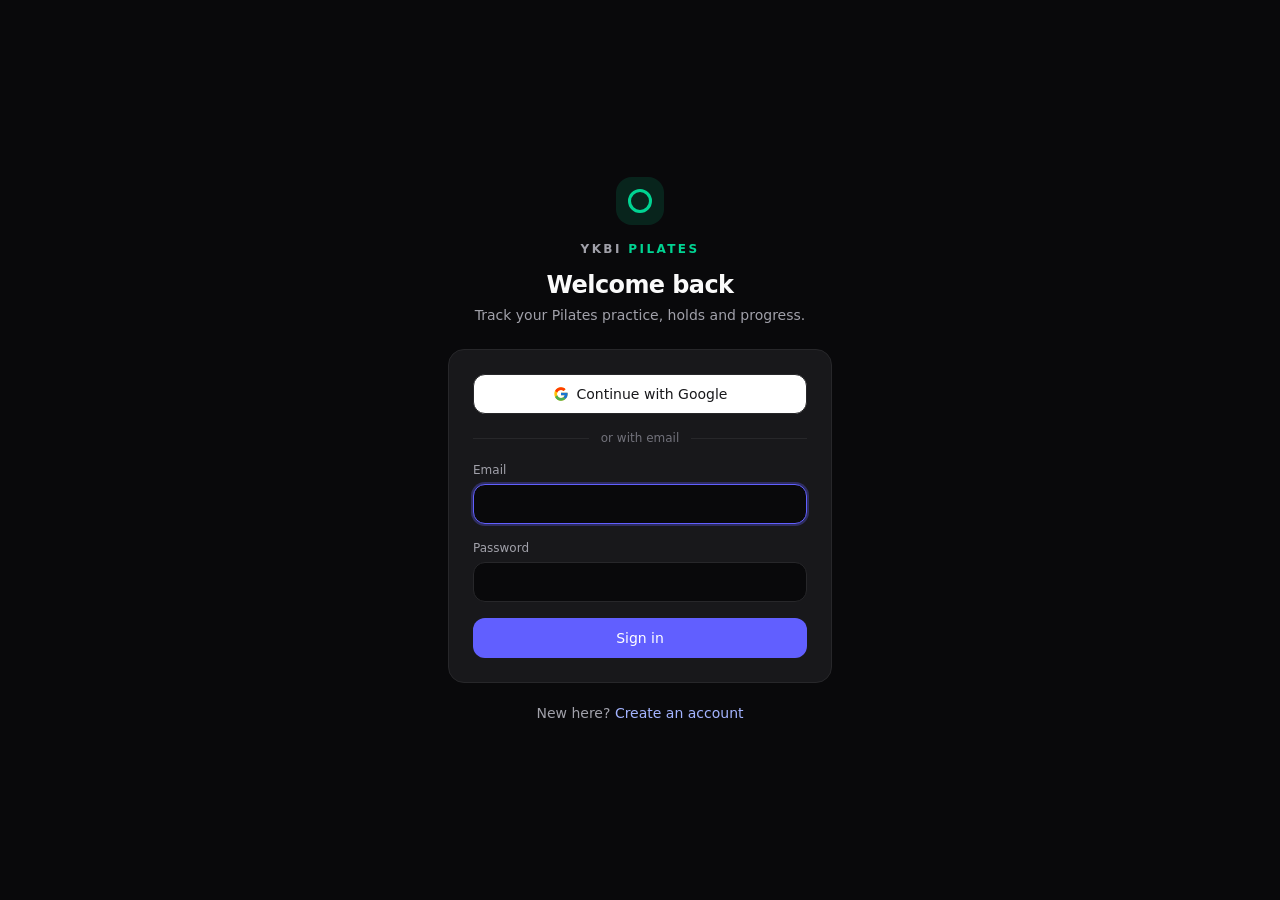
==== index.html @ a62f7a67 "Deploy YKBI Pilates Co-Authored-By: Claude Opus 5.5 <noreply@anthropic.com>" ====
<!doctype html>
<html lang="en" class="dark">
  <head>
    <meta charset="UTF-8" />
    <link rel="icon" type="image/svg+xml" href="./favicon.svg" />
    <meta name="viewport" content="width=device-width, initial-scale=1.0, viewport-fit=cover" />
    <meta name="theme-color" content="#09090B" />
    <title>YKBI Pilates</title>
    <script type="module" crossorigin src="./assets/index-FbNvk6dp.js"></script>
    <link rel="stylesheet" crossorigin href="./assets/index-gnlevZwh.css">
  </head>
  <body>
    <div id="root"></div>
  </body>
</html>
---- assets/index-gnlevZwh.css ----
/*! tailwindcss v4.3.5 | MIT License | https://tailwindcss.com */
@layer properties{@supports (((-webkit-hyphens:none)) and (not (margin-trim:block))) or ((-moz-orient:inline) and (not (color:rgb(from red r g b)))){*,:before,:after,::backdrop{--tw-translate-x:0;--tw-translate-y:0;--tw-translate-z:0;--tw-space-y-reverse:0;--tw-divide-y-reverse:0;--tw-border-style:solid;--tw-leading:initial;--tw-font-weight:initial;--tw-tracking:initial;--tw-ordinal:initial;--tw-slashed-zero:initial;--tw-numeric-figure:initial;--tw-numeric-spacing:initial;--tw-numeric-fraction:initial;--tw-shadow:0 0 #0000;--tw-shadow-color:initial;--tw-shadow-alpha:100%;--tw-inset-shadow:0 0 #0000;--tw-inset-shadow-color:initial;--tw-inset-shadow-alpha:100%;--tw-ring-color:initial;--tw-ring-shadow:0 0 #0000;--tw-inset-ring-color:initial;--tw-inset-ring-shadow:0 0 #0000;--tw-ring-inset:initial;--tw-ring-offset-width:0px;--tw-ring-offset-color:#fff;--tw-ring-offset-shadow:0 0 #0000;--tw-blur:initial;--tw-brightness:initial;--tw-contrast:initial;--tw-grayscale:initial;--tw-hue-rotate:initial;--tw-invert:initial;--tw-opacity:initial;--tw-saturate:initial;--tw-sepia:initial;--tw-drop-shadow:initial;--tw-drop-shadow-color:initial;--tw-drop-shadow-alpha:100%;--tw-drop-shadow-size:initial;--tw-backdrop-blur:initial;--tw-backdrop-brightness:initial;--tw-backdrop-contrast:initial;--tw-backdrop-grayscale:initial;--tw-backdrop-hue-rotate:initial;--tw-backdrop-invert:initial;--tw-backdrop-opacity:initial;--tw-backdrop-saturate:initial;--tw-backdrop-sepia:initial;--tw-outline-style:solid}}}@layer theme{:root,:host{--font-sans:"Inter", ui-sans-serif, system-ui, -apple-system, "Segoe UI", Roboto, sans-serif;--font-mono:ui-monospace, SFMono-Regular, Menlo, Monaco, Consolas, "Liberation Mono", "Courier New", monospace;--color-red-300:oklch(80.8% .114 19.571);--color-red-400:oklch(70.4% .191 22.216);--color-red-500:oklch(63.7% .237 25.331);--color-red-800:oklch(44.4% .177 26.899);--color-red-900:oklch(39.6% .141 25.723);--color-red-950:oklch(25.8% .092 26.042);--color-emerald-300:oklch(84.5% .143 164.978);--color-emerald-400:oklch(76.5% .177 163.223);--color-emerald-500:oklch(69.6% .17 162.48);--color-emerald-600:oklch(59.6% .145 163.225);--color-emerald-700:oklch(50.8% .118 165.612);--color-indigo-100:oklch(93% .034 272.788);--color-indigo-200:oklch(87% .065 274.039);--color-indigo-300:oklch(78.5% .115 274.713);--color-indigo-400:oklch(67.3% .182 276.935);--color-indigo-500:oklch(58.5% .233 277.117);--color-indigo-900:oklch(35.9% .144 278.697);--color-indigo-950:oklch(25.7% .09 281.288);--color-violet-300:oklch(81.1% .111 293.571);--color-zinc-100:oklch(96.7% .001 286.375);--color-zinc-200:oklch(92% .004 286.32);--color-zinc-300:oklch(87.1% .006 286.286);--color-zinc-500:oklch(55.2% .016 285.938);--color-zinc-600:oklch(44.2% .017 285.786);--color-zinc-700:oklch(37% .013 285.805);--color-zinc-800:oklch(27.4% .006 286.033);--color-zinc-900:oklch(21% .006 285.885);--color-zinc-950:oklch(14.1% .005 285.823);--color-black:#000;--color-white:#fff;--spacing:.25rem;--container-sm:24rem;--container-md:28rem;--container-3xl:48rem;--container-6xl:72rem;--text-xs:.75rem;--text-xs--line-height:calc(1 / .75);--text-sm:.875rem;--text-sm--line-height:calc(1.25 / .875);--text-lg:1.125rem;--text-lg--line-height:calc(1.75 / 1.125);--text-xl:1.25rem;--text-xl--line-height:calc(1.75 / 1.25);--text-2xl:1.5rem;--text-2xl--line-height:calc(2 / 1.5);--text-3xl:1.875rem;--text-3xl--line-height:calc(2.25 / 1.875);--font-weight-normal:400;--font-weight-medium:500;--font-weight-semibold:600;--tracking-tight:-.025em;--tracking-wide:.025em;--leading-tight:1.25;--radius-md:.375rem;--radius-lg:.5rem;--radius-xl:.75rem;--radius-2xl:1rem;--animate-spin:spin 1s linear infinite;--blur-sm:8px;--default-transition-duration:.15s;--default-transition-timing-function:cubic-bezier(.4, 0, .2, 1);--default-font-family:var(--font-sans);--default-mono-font-family:var(--font-mono);--color-base:#09090b;--color-surface:#18181b;--color-surface-2:#1f1f23;--color-line:#27272a;--color-muted:#a1a1aa;--color-faint:#71717a}}@layer base{*,:after,:before,::backdrop{box-sizing:border-box;border:0 solid;margin:0;padding:0}::file-selector-button{box-sizing:border-box;border:0 solid;margin:0;padding:0}html,:host{-webkit-text-size-adjust:100%;tab-size:4;line-height:1.5;font-family:var(--default-font-family,-apple-system, BlinkMacSystemFont, "Segoe UI", Roboto, "Helvetica Neue", "Noto Sans", Arial, sans-serif, "Apple Color Emoji", "Segoe UI Emoji", "Segoe UI Symbol", "Noto Color Emoji");font-feature-settings:var(--default-font-feature-settings,normal);font-variation-settings:var(--default-font-variation-settings,normal);-webkit-tap-highlight-color:transparent}hr{height:0;color:inherit;border-top-width:1px}abbr:where([title]){-webkit-text-decoration:underline dotted;text-decoration:underline dotted}h1,h2,h3,h4,h5,h6{font-size:inherit;font-weight:inherit}a{color:inherit;-webkit-text-decoration:inherit;-webkit-text-decoration:inherit;-webkit-text-decoration:inherit;-webkit-text-decoration:inherit;text-decoration:inherit}b,strong{font-weight:bolder}code,kbd,samp,pre{font-family:var(--default-mono-font-family,ui-monospace, SFMono-Regular, Menlo, Monaco, Consolas, "Liberation Mono", "Courier New", monospace);font-feature-settings:var(--default-mono-font-feature-settings,normal);font-variation-settings:var(--default-mono-font-variation-settings,normal);font-size:1em}small{font-size:80%}sub,sup{vertical-align:baseline;font-size:75%;line-height:0;position:relative}sub{bottom:-.25em}sup{top:-.5em}table{text-indent:0;border-color:inherit;border-collapse:collapse}:-moz-focusring:where(:not(iframe)){outline:auto}progress{vertical-align:baseline}summary{display:list-item}ol,ul,menu{list-style:none}img,svg,video,canvas,audio,iframe,embed,object{vertical-align:middle;display:block}img,video{max-width:100%;height:auto}button,input,select,optgroup,textarea{font:inherit;font-feature-settings:inherit;font-variation-settings:inherit;letter-spacing:inherit;color:inherit;opacity:1;background-color:#0000;border-radius:0}::file-selector-button{font:inherit;font-feature-settings:inherit;font-variation-settings:inherit;letter-spacing:inherit;color:inherit;opacity:1;background-color:#0000;border-radius:0}:where(select:is([multiple],[size])) optgroup{font-weight:bolder}:where(select:is([multiple],[size])) optgroup option{padding-inline-start:20px}::file-selector-button{margin-inline-end:4px}::placeholder{opacity:1}@supports (not ((-webkit-appearance:-apple-pay-button))) or (contain-intrinsic-size:1px){::placeholder{color:currentColor}@supports (color:color-mix(in lab, red, red)){::placeholder{color:color-mix(in oklab, currentcolor 50%, transparent)}}}textarea{resize:vertical}::-webkit-search-decoration{-webkit-appearance:none}::-webkit-date-and-time-value{min-height:1lh;text-align:inherit}::-webkit-datetime-edit{display:inline-flex}::-webkit-datetime-edit-fields-wrapper{padding:0}::-webkit-datetime-edit{padding-block:0}::-webkit-datetime-edit-year-field{padding-block:0}::-webkit-datetime-edit-month-field{padding-block:0}::-webkit-datetime-edit-day-field{padding-block:0}::-webkit-datetime-edit-hour-field{padding-block:0}::-webkit-datetime-edit-minute-field{padding-block:0}::-webkit-datetime-edit-second-field{padding-block:0}::-webkit-datetime-edit-millisecond-field{padding-block:0}::-webkit-datetime-edit-meridiem-field{padding-block:0}::-webkit-calendar-picker-indicator{line-height:1}:-moz-ui-invalid{box-shadow:none}button,input:where([type=button],[type=reset],[type=submit]){appearance:button}::file-selector-button{appearance:button}::-webkit-inner-spin-button{height:auto}::-webkit-outer-spin-button{height:auto}[hidden]:where(:not([hidden=until-found])){display:none!important}}@layer components;@layer utilities{.pointer-events-auto{pointer-events:auto}.pointer-events-none{pointer-events:none}.sr-only{clip-path:inset(50%);white-space:nowrap;border-width:0;width:1px;height:1px;margin:-1px;padding:0;position:absolute;overflow:hidden}.absolute{position:absolute}.fixed{position:fixed}.relative{position:relative}.static{position:static}.sticky{position:sticky}.inset-0{inset:0}.inset-x-0{inset-inline:0}.top-0{top:0}.top-1\/2{top:50%}.top-3{top:calc(var(--spacing) * 3)}.right-1\.5{right:calc(var(--spacing) * 1.5)}.right-3{right:calc(var(--spacing) * 3)}.right-4{right:calc(var(--spacing) * 4)}.bottom-0{bottom:0}.bottom-20{bottom:calc(var(--spacing) * 20)}.bottom-\[9\.5rem\]{bottom:9.5rem}.left-3{left:calc(var(--spacing) * 3)}.z-20{z-index:20}.z-30{z-index:30}.z-40{z-index:40}.z-50{z-index:50}.z-\[60\]{z-index:60}.col-span-1{grid-column:span 1/span 1}.col-span-2{grid-column:span 2/span 2}.col-span-3{grid-column:span 3/span 3}.-mx-2{margin-inline:calc(var(--spacing) * -2)}.-mx-4{margin-inline:calc(var(--spacing) * -4)}.mx-auto{margin-inline:auto}.my-4{margin-block:calc(var(--spacing) * 4)}.-mt-1{margin-top:calc(var(--spacing) * -1)}.mt-0\.5{margin-top:calc(var(--spacing) * .5)}.mt-1{margin-top:var(--spacing)}.mt-1\.5{margin-top:calc(var(--spacing) * 1.5)}.mt-2{margin-top:calc(var(--spacing) * 2)}.mt-2\.5{margin-top:calc(var(--spacing) * 2.5)}.mt-3{margin-top:calc(var(--spacing) * 3)}.mt-5{margin-top:calc(var(--spacing) * 5)}.mb-1{margin-bottom:var(--spacing)}.mb-2{margin-bottom:calc(var(--spacing) * 2)}.mb-3{margin-bottom:calc(var(--spacing) * 3)}.mb-4{margin-bottom:calc(var(--spacing) * 4)}.mb-6{margin-bottom:calc(var(--spacing) * 6)}.ml-1{margin-left:var(--spacing)}.block{display:block}.flex{display:flex}.grid{display:grid}.hidden{display:none}.inline-flex{display:inline-flex}.size-2{width:calc(var(--spacing) * 2);height:calc(var(--spacing) * 2)}.size-2\.5{width:calc(var(--spacing) * 2.5);height:calc(var(--spacing) * 2.5)}.size-3{width:calc(var(--spacing) * 3);height:calc(var(--spacing) * 3)}.size-3\.5{width:calc(var(--spacing) * 3.5);height:calc(var(--spacing) * 3.5)}.size-4{width:calc(var(--spacing) * 4);height:calc(var(--spacing) * 4)}.size-5{width:calc(var(--spacing) * 5);height:calc(var(--spacing) * 5)}.size-6{width:calc(var(--spacing) * 6);height:calc(var(--spacing) * 6)}.size-7{width:calc(var(--spacing) * 7);height:calc(var(--spacing) * 7)}.size-8{width:calc(var(--spacing) * 8);height:calc(var(--spacing) * 8)}.size-9{width:calc(var(--spacing) * 9);height:calc(var(--spacing) * 9)}.size-12{width:calc(var(--spacing) * 12);height:calc(var(--spacing) * 12)}.size-20{width:calc(var(--spacing) * 20);height:calc(var(--spacing) * 20)}.size-32{width:calc(var(--spacing) * 32);height:calc(var(--spacing) * 32)}.size-36{width:calc(var(--spacing) * 36);height:calc(var(--spacing) * 36)}.h-2{height:calc(var(--spacing) * 2)}.h-7{height:calc(var(--spacing) * 7)}.h-8{height:calc(var(--spacing) * 8)}.h-9{height:calc(var(--spacing) * 9)}.h-10{height:calc(var(--spacing) * 10)}.h-12{height:calc(var(--spacing) * 12)}.h-14{height:calc(var(--spacing) * 14)}.h-44{height:calc(var(--spacing) * 44)}.h-48{height:calc(var(--spacing) * 48)}.h-56{height:calc(var(--spacing) * 56)}.h-full{height:100%}.h-px{height:1px}.min-h-20{min-height:calc(var(--spacing) * 20)}.min-h-\[40vh\]{min-height:40vh}.min-h-screen{min-height:100vh}.w-12{width:calc(var(--spacing) * 12)}.w-48{width:calc(var(--spacing) * 48)}.w-\[17rem\]{width:17rem}.w-auto{width:auto}.w-full{width:100%}.max-w-3xl{max-width:var(--container-3xl)}.max-w-6xl{max-width:var(--container-6xl)}.max-w-\[55\%\]{max-width:55%}.max-w-md{max-width:var(--container-md)}.max-w-sm{max-width:var(--container-sm)}.min-w-0{min-width:0}.min-w-\[7rem\]{min-width:7rem}.min-w-\[36rem\]{min-width:36rem}.min-w-\[40rem\]{min-width:40rem}.flex-1{flex:1}.shrink-0{flex-shrink:0}.-translate-y-1\/2{--tw-translate-y:calc(calc(1 / 2 * 100%) * -1);translate:var(--tw-translate-x) var(--tw-translate-y)}.-rotate-90{rotate:-90deg}.rotate-180{rotate:180deg}.animate-spin{animation:var(--animate-spin)}.cursor-pointer{cursor:pointer}.grid-cols-2{grid-template-columns:repeat(2,minmax(0,1fr))}.grid-cols-3{grid-template-columns:repeat(3,minmax(0,1fr))}.grid-cols-4{grid-template-columns:repeat(4,minmax(0,1fr))}.flex-col{flex-direction:column}.flex-wrap{flex-wrap:wrap}.items-center{align-items:center}.items-end{align-items:flex-end}.items-start{align-items:flex-start}.justify-between{justify-content:space-between}.justify-center{justify-content:center}.justify-end{justify-content:flex-end}.gap-0\.5{gap:calc(var(--spacing) * .5)}.gap-1{gap:var(--spacing)}.gap-1\.5{gap:calc(var(--spacing) * 1.5)}.gap-2{gap:calc(var(--spacing) * 2)}.gap-2\.5{gap:calc(var(--spacing) * 2.5)}.gap-3{gap:calc(var(--spacing) * 3)}.gap-4{gap:calc(var(--spacing) * 4)}.gap-5{gap:calc(var(--spacing) * 5)}:where(.space-y-1\.5>:not(:last-child)){--tw-space-y-reverse:0;margin-block-start:calc(calc(var(--spacing) * 1.5) * var(--tw-space-y-reverse));margin-block-end:calc(calc(var(--spacing) * 1.5) * calc(1 - var(--tw-space-y-reverse)))}:where(.space-y-3>:not(:last-child)){--tw-space-y-reverse:0;margin-block-start:calc(calc(var(--spacing) * 3) * var(--tw-space-y-reverse));margin-block-end:calc(calc(var(--spacing) * 3) * calc(1 - var(--tw-space-y-reverse)))}:where(.space-y-4>:not(:last-child)){--tw-space-y-reverse:0;margin-block-start:calc(calc(var(--spacing) * 4) * var(--tw-space-y-reverse));margin-block-end:calc(calc(var(--spacing) * 4) * calc(1 - var(--tw-space-y-reverse)))}.gap-x-4{column-gap:calc(var(--spacing) * 4)}.gap-y-1{row-gap:var(--spacing)}:where(.divide-y>:not(:last-child)){--tw-divide-y-reverse:0;border-bottom-style:var(--tw-border-style);border-top-style:var(--tw-border-style);border-top-width:calc(1px * var(--tw-divide-y-reverse));border-bottom-width:calc(1px * calc(1 - var(--tw-divide-y-reverse)))}:where(.divide-line>:not(:last-child)){border-color:var(--color-line)}:where(.divide-line\/70>:not(:last-child)){border-color:#27272ab3}@supports (color:color-mix(in lab, red, red)){:where(.divide-line\/70>:not(:last-child)){border-color:color-mix(in oklab, var(--color-line) 70%, transparent)}}.truncate{text-overflow:ellipsis;white-space:nowrap;overflow:hidden}.overflow-hidden{overflow:hidden}.overflow-x-auto{overflow-x:auto}.rounded{border-radius:.25rem}.rounded-2xl{border-radius:var(--radius-2xl)}.rounded-full{border-radius:2147483647px}.rounded-lg{border-radius:var(--radius-lg)}.rounded-md{border-radius:var(--radius-md)}.rounded-xl{border-radius:var(--radius-xl)}.rounded-t-2xl{border-top-left-radius:var(--radius-2xl);border-top-right-radius:var(--radius-2xl)}.border{border-style:var(--tw-border-style);border-width:1px}.border-2{border-style:var(--tw-border-style);border-width:2px}.border-\[3px\]{border-style:var(--tw-border-style);border-width:3px}.border-t{border-top-style:var(--tw-border-style);border-top-width:1px}.border-b{border-bottom-style:var(--tw-border-style);border-bottom-width:1px}.border-dashed{--tw-border-style:dashed;border-style:dashed}.border-emerald-400{border-color:var(--color-emerald-400)}.border-emerald-600{border-color:var(--color-emerald-600)}.border-emerald-700\/60{border-color:#00795699}@supports (color:color-mix(in lab, red, red)){.border-emerald-700\/60{border-color:color-mix(in oklab, var(--color-emerald-700) 60%, transparent)}}.border-indigo-900\/60{border-color:#312c8599}@supports (color:color-mix(in lab, red, red)){.border-indigo-900\/60{border-color:color-mix(in oklab, var(--color-indigo-900) 60%, transparent)}}.border-line{border-color:var(--color-line)}.border-line\/80{border-color:#27272acc}@supports (color:color-mix(in lab, red, red)){.border-line\/80{border-color:color-mix(in oklab, var(--color-line) 80%, transparent)}}.border-red-500\/70{border-color:#fb2c36b3}@supports (color:color-mix(in lab, red, red)){.border-red-500\/70{border-color:color-mix(in oklab, var(--color-red-500) 70%, transparent)}}.border-red-800\/70{border-color:#9f0712b3}@supports (color:color-mix(in lab, red, red)){.border-red-800\/70{border-color:color-mix(in oklab, var(--color-red-800) 70%, transparent)}}.border-red-900\/60{border-color:#82181a99}@supports (color:color-mix(in lab, red, red)){.border-red-900\/60{border-color:color-mix(in oklab, var(--color-red-900) 60%, transparent)}}.bg-base{background-color:var(--color-base)}.bg-base\/85{background-color:#09090bd9}@supports (color:color-mix(in lab, red, red)){.bg-base\/85{background-color:color-mix(in oklab, var(--color-base) 85%, transparent)}}.bg-base\/95{background-color:#09090bf2}@supports (color:color-mix(in lab, red, red)){.bg-base\/95{background-color:color-mix(in oklab, var(--color-base) 95%, transparent)}}.bg-black\/70{background-color:#000000b3}@supports (color:color-mix(in lab, red, red)){.bg-black\/70{background-color:color-mix(in oklab, var(--color-black) 70%, transparent)}}.bg-emerald-500{background-color:var(--color-emerald-500)}.bg-emerald-500\/10{background-color:#00bb7f1a}@supports (color:color-mix(in lab, red, red)){.bg-emerald-500\/10{background-color:color-mix(in oklab, var(--color-emerald-500) 10%, transparent)}}.bg-emerald-500\/15{background-color:#00bb7f26}@supports (color:color-mix(in lab, red, red)){.bg-emerald-500\/15{background-color:color-mix(in oklab, var(--color-emerald-500) 15%, transparent)}}.bg-indigo-500{background-color:var(--color-indigo-500)}.bg-indigo-950\/40{background-color:#1e1a4d66}@supports (color:color-mix(in lab, red, red)){.bg-indigo-950\/40{background-color:color-mix(in oklab, var(--color-indigo-950) 40%, transparent)}}.bg-line{background-color:var(--color-line)}.bg-red-950\/40{background-color:#46080966}@supports (color:color-mix(in lab, red, red)){.bg-red-950\/40{background-color:color-mix(in oklab, var(--color-red-950) 40%, transparent)}}.bg-surface{background-color:var(--color-surface)}.bg-surface-2{background-color:var(--color-surface-2)}.bg-surface\/95{background-color:#18181bf2}@supports (color:color-mix(in lab, red, red)){.bg-surface\/95{background-color:color-mix(in oklab, var(--color-surface) 95%, transparent)}}.bg-white{background-color:var(--color-white)}.bg-zinc-700{background-color:var(--color-zinc-700)}.bg-zinc-800{background-color:var(--color-zinc-800)}.bg-zinc-900\/95{background-color:#18181bf2}@supports (color:color-mix(in lab, red, red)){.bg-zinc-900\/95{background-color:color-mix(in oklab, var(--color-zinc-900) 95%, transparent)}}.p-0{padding:0}.p-0\.5{padding:calc(var(--spacing) * .5)}.p-1{padding:var(--spacing)}.p-1\.5{padding:calc(var(--spacing) * 1.5)}.p-2{padding:calc(var(--spacing) * 2)}.p-3{padding:calc(var(--spacing) * 3)}.p-3\.5{padding:calc(var(--spacing) * 3.5)}.p-4{padding:calc(var(--spacing) * 4)}.p-5{padding:calc(var(--spacing) * 5)}.px-1{padding-inline:var(--spacing)}.px-2{padding-inline:calc(var(--spacing) * 2)}.px-2\.5{padding-inline:calc(var(--spacing) * 2.5)}.px-3{padding-inline:calc(var(--spacing) * 3)}.px-3\.5{padding-inline:calc(var(--spacing) * 3.5)}.px-4{padding-inline:calc(var(--spacing) * 4)}.px-6{padding-inline:calc(var(--spacing) * 6)}.py-0\.5{padding-block:calc(var(--spacing) * .5)}.py-1{padding-block:var(--spacing)}.py-1\.5{padding-block:calc(var(--spacing) * 1.5)}.py-2{padding-block:calc(var(--spacing) * 2)}.py-2\.5{padding-block:calc(var(--spacing) * 2.5)}.py-3{padding-block:calc(var(--spacing) * 3)}.py-5{padding-block:calc(var(--spacing) * 5)}.py-10{padding-block:calc(var(--spacing) * 10)}.py-12{padding-block:calc(var(--spacing) * 12)}.pt-2{padding-top:calc(var(--spacing) * 2)}.pt-3{padding-top:calc(var(--spacing) * 3)}.pr-8{padding-right:calc(var(--spacing) * 8)}.pr-9{padding-right:calc(var(--spacing) * 9)}.pb-2{padding-bottom:calc(var(--spacing) * 2)}.pb-4{padding-bottom:calc(var(--spacing) * 4)}.pb-24{padding-bottom:calc(var(--spacing) * 24)}.pb-\[env\(safe-area-inset-bottom\)\]{padding-bottom:env(safe-area-inset-bottom)}.pl-7{padding-left:calc(var(--spacing) * 7)}.pl-9{padding-left:calc(var(--spacing) * 9)}.text-center{text-align:center}.text-left{text-align:left}.text-right{text-align:right}.font-mono{font-family:var(--font-mono)}.text-2xl{font-size:var(--text-2xl);line-height:var(--tw-leading,var(--text-2xl--line-height))}.text-lg{font-size:var(--text-lg);line-height:var(--tw-leading,var(--text-lg--line-height))}.text-sm{font-size:var(--text-sm);line-height:var(--tw-leading,var(--text-sm--line-height))}.text-xl{font-size:var(--text-xl);line-height:var(--tw-leading,var(--text-xl--line-height))}.text-xs{font-size:var(--text-xs);line-height:var(--tw-leading,var(--text-xs--line-height))}.text-\[10px\]{font-size:10px}.text-\[11px\]{font-size:11px}.leading-tight{--tw-leading:var(--leading-tight);line-height:var(--leading-tight)}.font-medium{--tw-font-weight:var(--font-weight-medium);font-weight:var(--font-weight-medium)}.font-normal{--tw-font-weight:var(--font-weight-normal);font-weight:var(--font-weight-normal)}.font-semibold{--tw-font-weight:var(--font-weight-semibold);font-weight:var(--font-weight-semibold)}.tracking-\[0\.2em\]{--tw-tracking:.2em;letter-spacing:.2em}.tracking-tight{--tw-tracking:var(--tracking-tight);letter-spacing:var(--tracking-tight)}.tracking-wide{--tw-tracking:var(--tracking-wide);letter-spacing:var(--tracking-wide)}.whitespace-nowrap{white-space:nowrap}.text-base{color:var(--color-base)}.text-emerald-300{color:var(--color-emerald-300)}.text-emerald-300\/90{color:#5ee9b5e6}@supports (color:color-mix(in lab, red, red)){.text-emerald-300\/90{color:color-mix(in oklab, var(--color-emerald-300) 90%, transparent)}}.text-emerald-400{color:var(--color-emerald-400)}.text-faint{color:var(--color-faint)}.text-indigo-200{color:var(--color-indigo-200)}.text-indigo-300{color:var(--color-indigo-300)}.text-muted{color:var(--color-muted)}.text-red-300{color:var(--color-red-300)}.text-red-400{color:var(--color-red-400)}.text-violet-300{color:var(--color-violet-300)}.text-violet-300\/90{color:#c4b4ffe6}@supports (color:color-mix(in lab, red, red)){.text-violet-300\/90{color:color-mix(in oklab, var(--color-violet-300) 90%, transparent)}}.text-white{color:var(--color-white)}.text-zinc-100{color:var(--color-zinc-100)}.text-zinc-200{color:var(--color-zinc-200)}.text-zinc-300{color:var(--color-zinc-300)}.text-zinc-900{color:var(--color-zinc-900)}.text-zinc-950{color:var(--color-zinc-950)}.uppercase{text-transform:uppercase}.italic{font-style:italic}.tabular-nums{--tw-numeric-spacing:tabular-nums;font-variant-numeric:var(--tw-ordinal, ) var(--tw-slashed-zero, ) var(--tw-numeric-figure, ) var(--tw-numeric-spacing, ) var(--tw-numeric-fraction, )}.underline{text-decoration-line:underline}.underline-offset-2{text-underline-offset:2px}.accent-emerald-500{accent-color:var(--color-emerald-500)}.opacity-60{opacity:.6}.shadow-2xl{--tw-shadow:0 25px 50px -12px var(--tw-shadow-color,#00000040);box-shadow:var(--tw-inset-shadow), var(--tw-inset-ring-shadow), var(--tw-ring-offset-shadow), var(--tw-ring-shadow), var(--tw-shadow)}.shadow-xl{--tw-shadow:0 20px 25px -5px var(--tw-shadow-color,#0000001a), 0 8px 10px -6px var(--tw-shadow-color,#0000001a);box-shadow:var(--tw-inset-shadow), var(--tw-inset-ring-shadow), var(--tw-ring-offset-shadow), var(--tw-ring-shadow), var(--tw-shadow)}.shadow-black\/50{--tw-shadow-color:#00000080}@supports (color:color-mix(in lab, red, red)){.shadow-black\/50{--tw-shadow-color:color-mix(in oklab, color-mix(in oklab, var(--color-black) 50%, transparent) var(--tw-shadow-alpha), transparent)}}.shadow-black\/60{--tw-shadow-color:#0009}@supports (color:color-mix(in lab, red, red)){.shadow-black\/60{--tw-shadow-color:color-mix(in oklab, color-mix(in oklab, var(--color-black) 60%, transparent) var(--tw-shadow-alpha), transparent)}}.filter{filter:var(--tw-blur, ) var(--tw-brightness, ) var(--tw-contrast, ) var(--tw-grayscale, ) var(--tw-hue-rotate, ) var(--tw-invert, ) var(--tw-saturate, ) var(--tw-sepia, ) var(--tw-drop-shadow, )}.backdrop-blur{--tw-backdrop-blur:blur(8px);-webkit-backdrop-filter:var(--tw-backdrop-blur, ) var(--tw-backdrop-brightness, ) var(--tw-backdrop-contrast, ) var(--tw-backdrop-grayscale, ) var(--tw-backdrop-hue-rotate, ) var(--tw-backdrop-invert, ) var(--tw-backdrop-opacity, ) var(--tw-backdrop-saturate, ) var(--tw-backdrop-sepia, );backdrop-filter:var(--tw-backdrop-blur, ) var(--tw-backdrop-brightness, ) var(--tw-backdrop-contrast, ) var(--tw-backdrop-grayscale, ) var(--tw-backdrop-hue-rotate, ) var(--tw-backdrop-invert, ) var(--tw-backdrop-opacity, ) var(--tw-backdrop-saturate, ) var(--tw-backdrop-sepia, )}.backdrop-blur-sm{--tw-backdrop-blur:blur(var(--blur-sm));-webkit-backdrop-filter:var(--tw-backdrop-blur, ) var(--tw-backdrop-brightness, ) var(--tw-backdrop-contrast, ) var(--tw-backdrop-grayscale, ) var(--tw-backdrop-hue-rotate, ) var(--tw-backdrop-invert, ) var(--tw-backdrop-opacity, ) var(--tw-backdrop-saturate, ) var(--tw-backdrop-sepia, );backdrop-filter:var(--tw-backdrop-blur, ) var(--tw-backdrop-brightness, ) var(--tw-backdrop-contrast, ) var(--tw-backdrop-grayscale, ) var(--tw-backdrop-hue-rotate, ) var(--tw-backdrop-invert, ) var(--tw-backdrop-opacity, ) var(--tw-backdrop-saturate, ) var(--tw-backdrop-sepia, )}.transition{transition-property:color,background-color,border-color,outline-color,text-decoration-color,fill,stroke,--tw-gradient-from,--tw-gradient-via,--tw-gradient-to,opacity,box-shadow,transform,translate,scale,rotate,filter,-webkit-backdrop-filter,backdrop-filter,display,content-visibility,overlay,pointer-events;transition-timing-function:var(--tw-ease,var(--default-transition-timing-function));transition-duration:var(--tw-duration,var(--default-transition-duration))}.transition-colors{transition-property:color,background-color,border-color,outline-color,text-decoration-color,fill,stroke,--tw-gradient-from,--tw-gradient-via,--tw-gradient-to;transition-timing-function:var(--tw-ease,var(--default-transition-timing-function));transition-duration:var(--tw-duration,var(--default-transition-duration))}.transition-opacity{transition-property:opacity;transition-timing-function:var(--tw-ease,var(--default-transition-timing-function));transition-duration:var(--tw-duration,var(--default-transition-duration))}.transition-transform{transition-property:transform,translate,scale,rotate;transition-timing-function:var(--tw-ease,var(--default-transition-timing-function));transition-duration:var(--tw-duration,var(--default-transition-duration))}.placeholder\:text-faint::placeholder{color:var(--color-faint)}@media (hover:hover){.hover\:border-emerald-600:hover{border-color:var(--color-emerald-600)}.hover\:border-zinc-600:hover{border-color:var(--color-zinc-600)}.hover\:bg-emerald-400:hover{background-color:var(--color-emerald-400)}.hover\:bg-emerald-500\/10:hover{background-color:#00bb7f1a}@supports (color:color-mix(in lab, red, red)){.hover\:bg-emerald-500\/10:hover{background-color:color-mix(in oklab, var(--color-emerald-500) 10%, transparent)}}.hover\:bg-indigo-400:hover{background-color:var(--color-indigo-400)}.hover\:bg-red-900\/50:hover{background-color:#82181a80}@supports (color:color-mix(in lab, red, red)){.hover\:bg-red-900\/50:hover{background-color:color-mix(in oklab, var(--color-red-900) 50%, transparent)}}.hover\:bg-zinc-200:hover{background-color:var(--color-zinc-200)}.hover\:bg-zinc-800:hover{background-color:var(--color-zinc-800)}.hover\:bg-zinc-800\/40:hover{background-color:#27272a66}@supports (color:color-mix(in lab, red, red)){.hover\:bg-zinc-800\/40:hover{background-color:color-mix(in oklab, var(--color-zinc-800) 40%, transparent)}}.hover\:bg-zinc-800\/50:hover{background-color:#27272a80}@supports (color:color-mix(in lab, red, red)){.hover\:bg-zinc-800\/50:hover{background-color:color-mix(in oklab, var(--color-zinc-800) 50%, transparent)}}.hover\:bg-zinc-800\/70:hover{background-color:#27272ab3}@supports (color:color-mix(in lab, red, red)){.hover\:bg-zinc-800\/70:hover{background-color:color-mix(in oklab, var(--color-zinc-800) 70%, transparent)}}.hover\:text-indigo-100:hover{color:var(--color-indigo-100)}.hover\:text-indigo-200:hover{color:var(--color-indigo-200)}.hover\:text-indigo-300:hover{color:var(--color-indigo-300)}.hover\:text-red-400:hover{color:var(--color-red-400)}.hover\:text-zinc-100:hover{color:var(--color-zinc-100)}.hover\:text-zinc-200:hover{color:var(--color-zinc-200)}}.focus\:border-indigo-500:focus{border-color:var(--color-indigo-500)}.focus\:ring-2:focus{--tw-ring-shadow:var(--tw-ring-inset, ) 0 0 0 calc(2px + var(--tw-ring-offset-width)) var(--tw-ring-color,currentcolor);box-shadow:var(--tw-inset-shadow), var(--tw-inset-ring-shadow), var(--tw-ring-offset-shadow), var(--tw-ring-shadow), var(--tw-shadow)}.focus\:ring-indigo-500\/30:focus{--tw-ring-color:#625fff4d}@supports (color:color-mix(in lab, red, red)){.focus\:ring-indigo-500\/30:focus{--tw-ring-color:color-mix(in oklab, var(--color-indigo-500) 30%, transparent)}}.focus\:outline-none:focus{--tw-outline-style:none;outline-style:none}.focus-visible\:outline-2:focus-visible{outline-style:var(--tw-outline-style);outline-width:2px}.focus-visible\:outline-offset-2:focus-visible{outline-offset:2px}.focus-visible\:outline-emerald-400:focus-visible{outline-color:var(--color-emerald-400)}.focus-visible\:outline-indigo-400:focus-visible{outline-color:var(--color-indigo-400)}.focus-visible\:outline-red-500:focus-visible{outline-color:var(--color-red-500)}.focus-visible\:outline-zinc-500:focus-visible{outline-color:var(--color-zinc-500)}.disabled\:cursor-not-allowed:disabled{cursor:not-allowed}.disabled\:opacity-30:disabled{opacity:.3}.disabled\:opacity-40:disabled{opacity:.4}.disabled\:opacity-50:disabled{opacity:.5}.disabled\:opacity-60:disabled{opacity:.6}@media (hover:hover){.disabled\:hover\:bg-transparent:disabled:hover{background-color:#0000}}@media (width>=40rem){.sm\:top-4{top:calc(var(--spacing) * 4)}.sm\:right-4{right:calc(var(--spacing) * 4)}.sm\:left-auto{left:auto}.sm\:col-span-1{grid-column:span 1/span 1}.sm\:col-span-2{grid-column:span 2/span 2}.sm\:col-span-3{grid-column:span 3/span 3}.sm\:mx-0{margin-inline:0}.sm\:size-40{width:calc(var(--spacing) * 40);height:calc(var(--spacing) * 40)}.sm\:w-64{width:calc(var(--spacing) * 64)}.sm\:w-auto{width:auto}.sm\:flex-none{flex:none}.sm\:grid-cols-3{grid-template-columns:repeat(3,minmax(0,1fr))}.sm\:grid-cols-6{grid-template-columns:repeat(6,minmax(0,1fr))}.sm\:grid-cols-\[1fr_9rem\]{grid-template-columns:1fr 9rem}.sm\:grid-cols-\[1fr_11rem\]{grid-template-columns:1fr 11rem}.sm\:flex-row{flex-direction:row}.sm\:items-center{align-items:center}.sm\:items-end{align-items:flex-end}.sm\:gap-3{gap:calc(var(--spacing) * 3)}:where(.sm\:space-y-5>:not(:last-child)){--tw-space-y-reverse:0;margin-block-start:calc(calc(var(--spacing) * 5) * var(--tw-space-y-reverse));margin-block-end:calc(calc(var(--spacing) * 5) * calc(1 - var(--tw-space-y-reverse)))}.sm\:rounded-2xl{border-radius:var(--radius-2xl)}.sm\:p-0{padding:0}.sm\:p-4{padding:calc(var(--spacing) * 4)}.sm\:p-5{padding:calc(var(--spacing) * 5)}.sm\:p-6{padding:calc(var(--spacing) * 6)}.sm\:px-0{padding-inline:0}.sm\:px-5{padding-inline:calc(var(--spacing) * 5)}.sm\:py-3\.5{padding-block:calc(var(--spacing) * 3.5)}.sm\:py-7{padding-block:calc(var(--spacing) * 7)}.sm\:pr-2{padding-right:calc(var(--spacing) * 2)}.sm\:pl-7{padding-left:calc(var(--spacing) * 7)}.sm\:text-2xl{font-size:var(--text-2xl);line-height:var(--tw-leading,var(--text-2xl--line-height))}.sm\:text-3xl{font-size:var(--text-3xl);line-height:var(--tw-leading,var(--text-3xl--line-height))}.sm\:text-sm{font-size:var(--text-sm);line-height:var(--tw-leading,var(--text-sm--line-height))}}@media (width>=48rem){.md\:bottom-4{bottom:calc(var(--spacing) * 4)}.md\:bottom-6{bottom:calc(var(--spacing) * 6)}.md\:block{display:block}.md\:flex{display:flex}.md\:hidden{display:none}.md\:pb-10{padding-bottom:calc(var(--spacing) * 10)}}@media (width>=64rem){.lg\:col-span-2{grid-column:span 2/span 2}.lg\:col-span-3{grid-column:span 3/span 3}.lg\:flex{display:flex}.lg\:w-40{width:calc(var(--spacing) * 40)}.lg\:w-44{width:calc(var(--spacing) * 44)}.lg\:w-56{width:calc(var(--spacing) * 56)}.lg\:grid-cols-3{grid-template-columns:repeat(3,minmax(0,1fr))}.lg\:grid-cols-4{grid-template-columns:repeat(4,minmax(0,1fr))}.lg\:grid-cols-5{grid-template-columns:repeat(5,minmax(0,1fr))}.lg\:flex-wrap{flex-wrap:wrap}.lg\:items-center{align-items:center}.lg\:gap-4{gap:calc(var(--spacing) * 4)}}}html,body,#root{min-height:100%}body{background:var(--color-base);color:#fafafa;font-family:var(--font-sans);-webkit-font-smoothing:antialiased;--lightningcss-light: ;--lightningcss-dark:initial;color-scheme:dark}input[type=date]::-webkit-calendar-picker-indicator{filter:invert(.7)}input[type=number]::-webkit-inner-spin-button{opacity:.4}@keyframes flash{0%,to{box-shadow:0 0 #10b98100}50%{box-shadow:0 0 0 6px #10b9818c}}.timer-flash{animation:.6s ease-in-out 5 flash}@property --tw-translate-x{syntax:"*";inherits:false;initial-value:0}@property --tw-translate-y{syntax:"*";inherits:false;initial-value:0}@property --tw-translate-z{syntax:"*";inherits:false;initial-value:0}@property --tw-space-y-reverse{syntax:"*";inherits:false;initial-value:0}@property --tw-divide-y-reverse{syntax:"*";inherits:false;initial-value:0}@property --tw-border-style{syntax:"*";inherits:false;initial-value:solid}@property --tw-leading{syntax:"*";inherits:false}@property --tw-font-weight{syntax:"*";inherits:false}@property --tw-tracking{syntax:"*";inherits:false}@property --tw-ordinal{syntax:"*";inherits:false}@property --tw-slashed-zero{syntax:"*";inherits:false}@property --tw-numeric-figure{syntax:"*";inherits:false}@property --tw-numeric-spacing{syntax:"*";inherits:false}@property --tw-numeric-fraction{syntax:"*";inherits:false}@property --tw-shadow{syntax:"*";inherits:false;initial-value:0 0 #0000}@property --tw-shadow-color{syntax:"*";inherits:false}@property --tw-shadow-alpha{syntax:"<percentage>";inherits:false;initial-value:100%}@property --tw-inset-shadow{syntax:"*";inherits:false;initial-value:0 0 #0000}@property --tw-inset-shadow-color{syntax:"*";inherits:false}@property --tw-inset-shadow-alpha{syntax:"<percentage>";inherits:false;initial-value:100%}@property --tw-ring-color{syntax:"*";inherits:false}@property --tw-ring-shadow{syntax:"*";inherits:false;initial-value:0 0 #0000}@property --tw-inset-ring-color{syntax:"*";inherits:false}@property --tw-inset-ring-shadow{syntax:"*";inherits:false;initial-value:0 0 #0000}@property --tw-ring-inset{syntax:"*";inherits:false}@property --tw-ring-offset-width{syntax:"<length>";inherits:false;initial-value:0}@property --tw-ring-offset-color{syntax:"*";inherits:false;initial-value:#fff}@property --tw-ring-offset-shadow{syntax:"*";inherits:false;initial-value:0 0 #0000}@property --tw-blur{syntax:"*";inherits:false}@property --tw-brightness{syntax:"*";inherits:false}@property --tw-contrast{syntax:"*";inherits:false}@property --tw-grayscale{syntax:"*";inherits:false}@property --tw-hue-rotate{syntax:"*";inherits:false}@property --tw-invert{syntax:"*";inherits:false}@property --tw-opacity{syntax:"*";inherits:false}@property --tw-saturate{syntax:"*";inherits:false}@property --tw-sepia{syntax:"*";inherits:false}@property --tw-drop-shadow{syntax:"*";inherits:false}@property --tw-drop-shadow-color{syntax:"*";inherits:false}@property --tw-drop-shadow-alpha{syntax:"<percentage>";inherits:false;initial-value:100%}@property --tw-drop-shadow-size{syntax:"*";inherits:false}@property --tw-backdrop-blur{syntax:"*";inherits:false}@property --tw-backdrop-brightness{syntax:"*";inherits:false}@property --tw-backdrop-contrast{syntax:"*";inherits:false}@property --tw-backdrop-grayscale{syntax:"*";inherits:false}@property --tw-backdrop-hue-rotate{syntax:"*";inherits:false}@property --tw-backdrop-invert{syntax:"*";inherits:false}@property --tw-backdrop-opacity{syntax:"*";inherits:false}@property --tw-backdrop-saturate{syntax:"*";inherits:false}@property --tw-backdrop-sepia{syntax:"*";inherits:false}@property --tw-outline-style{syntax:"*";inherits:false;initial-value:solid}@keyframes spin{to{transform:rotate(360deg)}}
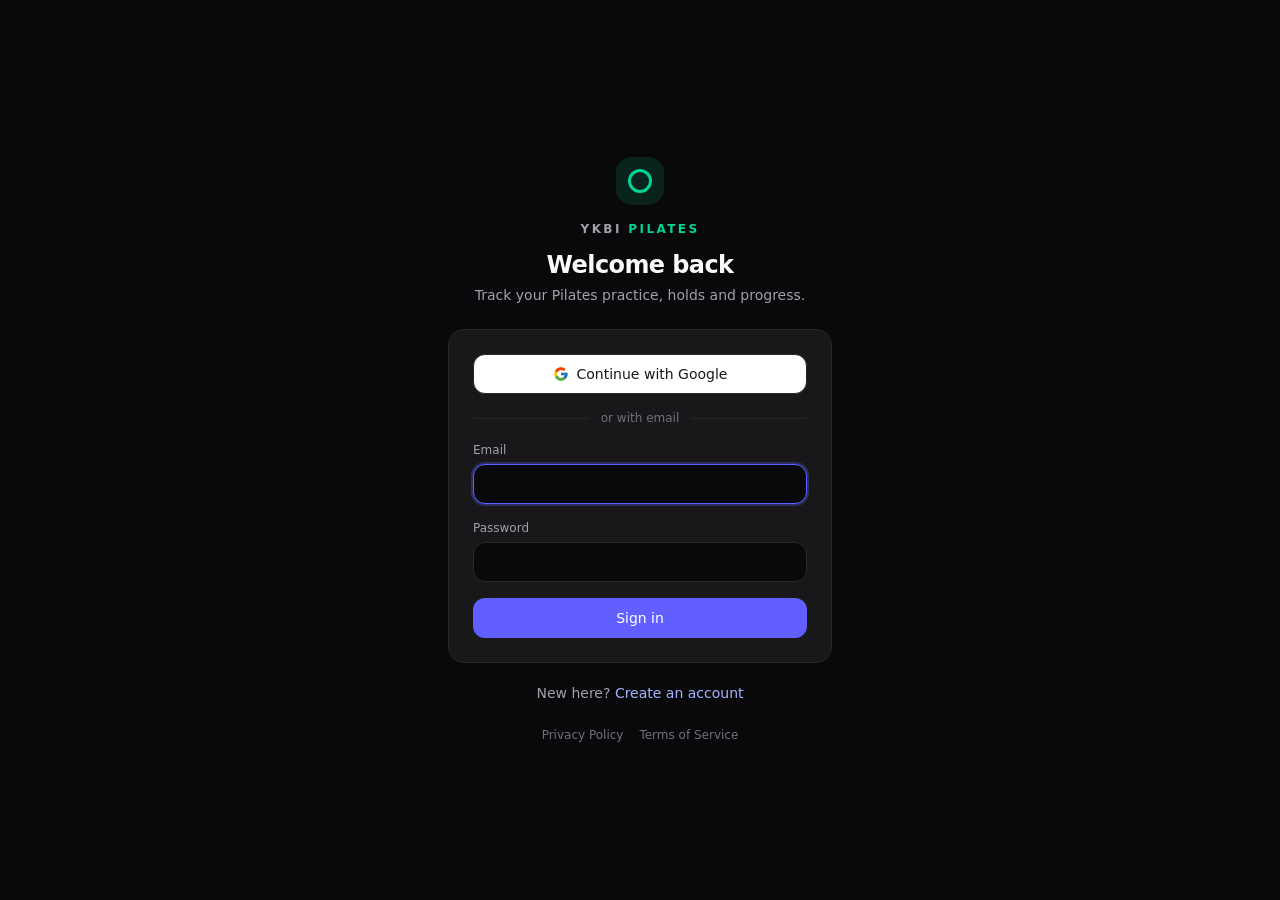
==== commit cc36243a: "Add privacy policy and terms pages" ====
--- a/index.html
+++ b/index.html
@@ -6,8 +6,8 @@
     <meta name="viewport" content="width=device-width, initial-scale=1.0, viewport-fit=cover" />
     <meta name="theme-color" content="#09090B" />
     <title>YKBI Pilates</title>
-    <script type="module" crossorigin src="./assets/index-FbNvk6dp.js"></script>
-    <link rel="stylesheet" crossorigin href="./assets/index-gnlevZwh.css">
+    <script type="module" crossorigin src="./assets/index-BLhhiw-m.js"></script>
+    <link rel="stylesheet" crossorigin href="./assets/index-k-KcdH_y.css">
   </head>
   <body>
     <div id="root"></div>
--- a/assets/index-k-KcdH_y.css
+++ b/assets/index-k-KcdH_y.css
@@ -0,0 +1,2 @@
+/*! tailwindcss v4.3.5 | MIT License | https://tailwindcss.com */
+@layer properties{@supports (((-webkit-hyphens:none)) and (not (margin-trim:block))) or ((-moz-orient:inline) and (not (color:rgb(from red r g b)))){*,:before,:after,::backdrop{--tw-translate-x:0;--tw-translate-y:0;--tw-translate-z:0;--tw-space-y-reverse:0;--tw-divide-y-reverse:0;--tw-border-style:solid;--tw-leading:initial;--tw-font-weight:initial;--tw-tracking:initial;--tw-ordinal:initial;--tw-slashed-zero:initial;--tw-numeric-figure:initial;--tw-numeric-spacing:initial;--tw-numeric-fraction:initial;--tw-shadow:0 0 #0000;--tw-shadow-color:initial;--tw-shadow-alpha:100%;--tw-inset-shadow:0 0 #0000;--tw-inset-shadow-color:initial;--tw-inset-shadow-alpha:100%;--tw-ring-color:initial;--tw-ring-shadow:0 0 #0000;--tw-inset-ring-color:initial;--tw-inset-ring-shadow:0 0 #0000;--tw-ring-inset:initial;--tw-ring-offset-width:0px;--tw-ring-offset-color:#fff;--tw-ring-offset-shadow:0 0 #0000;--tw-blur:initial;--tw-brightness:initial;--tw-contrast:initial;--tw-grayscale:initial;--tw-hue-rotate:initial;--tw-invert:initial;--tw-opacity:initial;--tw-saturate:initial;--tw-sepia:initial;--tw-drop-shadow:initial;--tw-drop-shadow-color:initial;--tw-drop-shadow-alpha:100%;--tw-drop-shadow-size:initial;--tw-backdrop-blur:initial;--tw-backdrop-brightness:initial;--tw-backdrop-contrast:initial;--tw-backdrop-grayscale:initial;--tw-backdrop-hue-rotate:initial;--tw-backdrop-invert:initial;--tw-backdrop-opacity:initial;--tw-backdrop-saturate:initial;--tw-backdrop-sepia:initial;--tw-outline-style:solid}}}@layer theme{:root,:host{--font-sans:"Inter", ui-sans-serif, system-ui, -apple-system, "Segoe UI", Roboto, sans-serif;--font-mono:ui-monospace, SFMono-Regular, Menlo, Monaco, Consolas, "Liberation Mono", "Courier New", monospace;--color-red-300:oklch(80.8% .114 19.571);--color-red-400:oklch(70.4% .191 22.216);--color-red-500:oklch(63.7% .237 25.331);--color-red-800:oklch(44.4% .177 26.899);--color-red-900:oklch(39.6% .141 25.723);--color-red-950:oklch(25.8% .092 26.042);--color-emerald-300:oklch(84.5% .143 164.978);--color-emerald-400:oklch(76.5% .177 163.223);--color-emerald-500:oklch(69.6% .17 162.48);--color-emerald-600:oklch(59.6% .145 163.225);--color-emerald-700:oklch(50.8% .118 165.612);--color-indigo-100:oklch(93% .034 272.788);--color-indigo-200:oklch(87% .065 274.039);--color-indigo-300:oklch(78.5% .115 274.713);--color-indigo-400:oklch(67.3% .182 276.935);--color-indigo-500:oklch(58.5% .233 277.117);--color-indigo-900:oklch(35.9% .144 278.697);--color-indigo-950:oklch(25.7% .09 281.288);--color-violet-300:oklch(81.1% .111 293.571);--color-zinc-100:oklch(96.7% .001 286.375);--color-zinc-200:oklch(92% .004 286.32);--color-zinc-300:oklch(87.1% .006 286.286);--color-zinc-500:oklch(55.2% .016 285.938);--color-zinc-600:oklch(44.2% .017 285.786);--color-zinc-700:oklch(37% .013 285.805);--color-zinc-800:oklch(27.4% .006 286.033);--color-zinc-900:oklch(21% .006 285.885);--color-zinc-950:oklch(14.1% .005 285.823);--color-black:#000;--color-white:#fff;--spacing:.25rem;--container-sm:24rem;--container-md:28rem;--container-3xl:48rem;--container-6xl:72rem;--text-xs:.75rem;--text-xs--line-height:calc(1 / .75);--text-sm:.875rem;--text-sm--line-height:calc(1.25 / .875);--text-lg:1.125rem;--text-lg--line-height:calc(1.75 / 1.125);--text-xl:1.25rem;--text-xl--line-height:calc(1.75 / 1.25);--text-2xl:1.5rem;--text-2xl--line-height:calc(2 / 1.5);--text-3xl:1.875rem;--text-3xl--line-height:calc(2.25 / 1.875);--font-weight-normal:400;--font-weight-medium:500;--font-weight-semibold:600;--tracking-tight:-.025em;--tracking-wide:.025em;--leading-tight:1.25;--radius-md:.375rem;--radius-lg:.5rem;--radius-xl:.75rem;--radius-2xl:1rem;--animate-spin:spin 1s linear infinite;--blur-sm:8px;--default-transition-duration:.15s;--default-transition-timing-function:cubic-bezier(.4, 0, .2, 1);--default-font-family:var(--font-sans);--default-mono-font-family:var(--font-mono);--color-base:#09090b;--color-surface:#18181b;--color-surface-2:#1f1f23;--color-line:#27272a;--color-muted:#a1a1aa;--color-faint:#71717a}}@layer base{*,:after,:before,::backdrop{box-sizing:border-box;border:0 solid;margin:0;padding:0}::file-selector-button{box-sizing:border-box;border:0 solid;margin:0;padding:0}html,:host{-webkit-text-size-adjust:100%;tab-size:4;line-height:1.5;font-family:var(--default-font-family,-apple-system, BlinkMacSystemFont, "Segoe UI", Roboto, "Helvetica Neue", "Noto Sans", Arial, sans-serif, "Apple Color Emoji", "Segoe UI Emoji", "Segoe UI Symbol", "Noto Color Emoji");font-feature-settings:var(--default-font-feature-settings,normal);font-variation-settings:var(--default-font-variation-settings,normal);-webkit-tap-highlight-color:transparent}hr{height:0;color:inherit;border-top-width:1px}abbr:where([title]){-webkit-text-decoration:underline dotted;text-decoration:underline dotted}h1,h2,h3,h4,h5,h6{font-size:inherit;font-weight:inherit}a{color:inherit;-webkit-text-decoration:inherit;-webkit-text-decoration:inherit;-webkit-text-decoration:inherit;-webkit-text-decoration:inherit;text-decoration:inherit}b,strong{font-weight:bolder}code,kbd,samp,pre{font-family:var(--default-mono-font-family,ui-monospace, SFMono-Regular, Menlo, Monaco, Consolas, "Liberation Mono", "Courier New", monospace);font-feature-settings:var(--default-mono-font-feature-settings,normal);font-variation-settings:var(--default-mono-font-variation-settings,normal);font-size:1em}small{font-size:80%}sub,sup{vertical-align:baseline;font-size:75%;line-height:0;position:relative}sub{bottom:-.25em}sup{top:-.5em}table{text-indent:0;border-color:inherit;border-collapse:collapse}:-moz-focusring:where(:not(iframe)){outline:auto}progress{vertical-align:baseline}summary{display:list-item}ol,ul,menu{list-style:none}img,svg,video,canvas,audio,iframe,embed,object{vertical-align:middle;display:block}img,video{max-width:100%;height:auto}button,input,select,optgroup,textarea{font:inherit;font-feature-settings:inherit;font-variation-settings:inherit;letter-spacing:inherit;color:inherit;opacity:1;background-color:#0000;border-radius:0}::file-selector-button{font:inherit;font-feature-settings:inherit;font-variation-settings:inherit;letter-spacing:inherit;color:inherit;opacity:1;background-color:#0000;border-radius:0}:where(select:is([multiple],[size])) optgroup{font-weight:bolder}:where(select:is([multiple],[size])) optgroup option{padding-inline-start:20px}::file-selector-button{margin-inline-end:4px}::placeholder{opacity:1}@supports (not ((-webkit-appearance:-apple-pay-button))) or (contain-intrinsic-size:1px){::placeholder{color:currentColor}@supports (color:color-mix(in lab, red, red)){::placeholder{color:color-mix(in oklab, currentcolor 50%, transparent)}}}textarea{resize:vertical}::-webkit-search-decoration{-webkit-appearance:none}::-webkit-date-and-time-value{min-height:1lh;text-align:inherit}::-webkit-datetime-edit{display:inline-flex}::-webkit-datetime-edit-fields-wrapper{padding:0}::-webkit-datetime-edit{padding-block:0}::-webkit-datetime-edit-year-field{padding-block:0}::-webkit-datetime-edit-month-field{padding-block:0}::-webkit-datetime-edit-day-field{padding-block:0}::-webkit-datetime-edit-hour-field{padding-block:0}::-webkit-datetime-edit-minute-field{padding-block:0}::-webkit-datetime-edit-second-field{padding-block:0}::-webkit-datetime-edit-millisecond-field{padding-block:0}::-webkit-datetime-edit-meridiem-field{padding-block:0}::-webkit-calendar-picker-indicator{line-height:1}:-moz-ui-invalid{box-shadow:none}button,input:where([type=button],[type=reset],[type=submit]){appearance:button}::file-selector-button{appearance:button}::-webkit-inner-spin-button{height:auto}::-webkit-outer-spin-button{height:auto}[hidden]:where(:not([hidden=until-found])){display:none!important}}@layer components;@layer utilities{.pointer-events-auto{pointer-events:auto}.pointer-events-none{pointer-events:none}.sr-only{clip-path:inset(50%);white-space:nowrap;border-width:0;width:1px;height:1px;margin:-1px;padding:0;position:absolute;overflow:hidden}.absolute{position:absolute}.fixed{position:fixed}.relative{position:relative}.static{position:static}.sticky{position:sticky}.inset-0{inset:0}.inset-x-0{inset-inline:0}.top-0{top:0}.top-1\/2{top:50%}.top-3{top:calc(var(--spacing) * 3)}.right-1\.5{right:calc(var(--spacing) * 1.5)}.right-3{right:calc(var(--spacing) * 3)}.right-4{right:calc(var(--spacing) * 4)}.bottom-0{bottom:0}.bottom-20{bottom:calc(var(--spacing) * 20)}.bottom-\[9\.5rem\]{bottom:9.5rem}.left-3{left:calc(var(--spacing) * 3)}.z-20{z-index:20}.z-30{z-index:30}.z-40{z-index:40}.z-50{z-index:50}.z-\[60\]{z-index:60}.col-span-1{grid-column:span 1/span 1}.col-span-2{grid-column:span 2/span 2}.col-span-3{grid-column:span 3/span 3}.-mx-2{margin-inline:calc(var(--spacing) * -2)}.-mx-4{margin-inline:calc(var(--spacing) * -4)}.mx-auto{margin-inline:auto}.my-4{margin-block:calc(var(--spacing) * 4)}.-mt-1{margin-top:calc(var(--spacing) * -1)}.mt-0\.5{margin-top:calc(var(--spacing) * .5)}.mt-1{margin-top:var(--spacing)}.mt-1\.5{margin-top:calc(var(--spacing) * 1.5)}.mt-2{margin-top:calc(var(--spacing) * 2)}.mt-2\.5{margin-top:calc(var(--spacing) * 2.5)}.mt-3{margin-top:calc(var(--spacing) * 3)}.mt-5{margin-top:calc(var(--spacing) * 5)}.mt-6{margin-top:calc(var(--spacing) * 6)}.mb-1{margin-bottom:var(--spacing)}.mb-2{margin-bottom:calc(var(--spacing) * 2)}.mb-3{margin-bottom:calc(var(--spacing) * 3)}.mb-4{margin-bottom:calc(var(--spacing) * 4)}.mb-6{margin-bottom:calc(var(--spacing) * 6)}.ml-1{margin-left:var(--spacing)}.block{display:block}.flex{display:flex}.grid{display:grid}.hidden{display:none}.inline-flex{display:inline-flex}.table{display:table}.size-2{width:calc(var(--spacing) * 2);height:calc(var(--spacing) * 2)}.size-2\.5{width:calc(var(--spacing) * 2.5);height:calc(var(--spacing) * 2.5)}.size-3{width:calc(var(--spacing) * 3);height:calc(var(--spacing) * 3)}.size-3\.5{width:calc(var(--spacing) * 3.5);height:calc(var(--spacing) * 3.5)}.size-4{width:calc(var(--spacing) * 4);height:calc(var(--spacing) * 4)}.size-5{width:calc(var(--spacing) * 5);height:calc(var(--spacing) * 5)}.size-6{width:calc(var(--spacing) * 6);height:calc(var(--spacing) * 6)}.size-7{width:calc(var(--spacing) * 7);height:calc(var(--spacing) * 7)}.size-8{width:calc(var(--spacing) * 8);height:calc(var(--spacing) * 8)}.size-9{width:calc(var(--spacing) * 9);height:calc(var(--spacing) * 9)}.size-12{width:calc(var(--spacing) * 12);height:calc(var(--spacing) * 12)}.size-20{width:calc(var(--spacing) * 20);height:calc(var(--spacing) * 20)}.size-32{width:calc(var(--spacing) * 32);height:calc(var(--spacing) * 32)}.size-36{width:calc(var(--spacing) * 36);height:calc(var(--spacing) * 36)}.h-2{height:calc(var(--spacing) * 2)}.h-7{height:calc(var(--spacing) * 7)}.h-8{height:calc(var(--spacing) * 8)}.h-9{height:calc(var(--spacing) * 9)}.h-10{height:calc(var(--spacing) * 10)}.h-12{height:calc(var(--spacing) * 12)}.h-14{height:calc(var(--spacing) * 14)}.h-44{height:calc(var(--spacing) * 44)}.h-48{height:calc(var(--spacing) * 48)}.h-56{height:calc(var(--spacing) * 56)}.h-full{height:100%}.h-px{height:1px}.min-h-20{min-height:calc(var(--spacing) * 20)}.min-h-\[40vh\]{min-height:40vh}.min-h-screen{min-height:100vh}.w-12{width:calc(var(--spacing) * 12)}.w-48{width:calc(var(--spacing) * 48)}.w-\[17rem\]{width:17rem}.w-auto{width:auto}.w-full{width:100%}.max-w-3xl{max-width:var(--container-3xl)}.max-w-6xl{max-width:var(--container-6xl)}.max-w-\[55\%\]{max-width:55%}.max-w-md{max-width:var(--container-md)}.max-w-sm{max-width:var(--container-sm)}.min-w-0{min-width:0}.min-w-\[7rem\]{min-width:7rem}.min-w-\[36rem\]{min-width:36rem}.min-w-\[40rem\]{min-width:40rem}.flex-1{flex:1}.shrink-0{flex-shrink:0}.border-collapse{border-collapse:collapse}.-translate-y-1\/2{--tw-translate-y:calc(calc(1 / 2 * 100%) * -1);translate:var(--tw-translate-x) var(--tw-translate-y)}.-rotate-90{rotate:-90deg}.rotate-180{rotate:180deg}.animate-spin{animation:var(--animate-spin)}.cursor-pointer{cursor:pointer}.grid-cols-2{grid-template-columns:repeat(2,minmax(0,1fr))}.grid-cols-3{grid-template-columns:repeat(3,minmax(0,1fr))}.grid-cols-4{grid-template-columns:repeat(4,minmax(0,1fr))}.flex-col{flex-direction:column}.flex-wrap{flex-wrap:wrap}.items-center{align-items:center}.items-end{align-items:flex-end}.items-start{align-items:flex-start}.justify-between{justify-content:space-between}.justify-center{justify-content:center}.justify-end{justify-content:flex-end}.gap-0\.5{gap:calc(var(--spacing) * .5)}.gap-1{gap:var(--spacing)}.gap-1\.5{gap:calc(var(--spacing) * 1.5)}.gap-2{gap:calc(var(--spacing) * 2)}.gap-2\.5{gap:calc(var(--spacing) * 2.5)}.gap-3{gap:calc(var(--spacing) * 3)}.gap-4{gap:calc(var(--spacing) * 4)}.gap-5{gap:calc(var(--spacing) * 5)}:where(.space-y-1\.5>:not(:last-child)){--tw-space-y-reverse:0;margin-block-start:calc(calc(var(--spacing) * 1.5) * var(--tw-space-y-reverse));margin-block-end:calc(calc(var(--spacing) * 1.5) * calc(1 - var(--tw-space-y-reverse)))}:where(.space-y-3>:not(:last-child)){--tw-space-y-reverse:0;margin-block-start:calc(calc(var(--spacing) * 3) * var(--tw-space-y-reverse));margin-block-end:calc(calc(var(--spacing) * 3) * calc(1 - var(--tw-space-y-reverse)))}:where(.space-y-4>:not(:last-child)){--tw-space-y-reverse:0;margin-block-start:calc(calc(var(--spacing) * 4) * var(--tw-space-y-reverse));margin-block-end:calc(calc(var(--spacing) * 4) * calc(1 - var(--tw-space-y-reverse)))}.gap-x-4{column-gap:calc(var(--spacing) * 4)}.gap-y-1{row-gap:var(--spacing)}:where(.divide-y>:not(:last-child)){--tw-divide-y-reverse:0;border-bottom-style:var(--tw-border-style);border-top-style:var(--tw-border-style);border-top-width:calc(1px * var(--tw-divide-y-reverse));border-bottom-width:calc(1px * calc(1 - var(--tw-divide-y-reverse)))}:where(.divide-line>:not(:last-child)){border-color:var(--color-line)}:where(.divide-line\/70>:not(:last-child)){border-color:#27272ab3}@supports (color:color-mix(in lab, red, red)){:where(.divide-line\/70>:not(:last-child)){border-color:color-mix(in oklab, var(--color-line) 70%, transparent)}}.truncate{text-overflow:ellipsis;white-space:nowrap;overflow:hidden}.overflow-hidden{overflow:hidden}.overflow-x-auto{overflow-x:auto}.rounded{border-radius:.25rem}.rounded-2xl{border-radius:var(--radius-2xl)}.rounded-full{border-radius:2147483647px}.rounded-lg{border-radius:var(--radius-lg)}.rounded-md{border-radius:var(--radius-md)}.rounded-xl{border-radius:var(--radius-xl)}.rounded-t-2xl{border-top-left-radius:var(--radius-2xl);border-top-right-radius:var(--radius-2xl)}.border{border-style:var(--tw-border-style);border-width:1px}.border-2{border-style:var(--tw-border-style);border-width:2px}.border-\[3px\]{border-style:var(--tw-border-style);border-width:3px}.border-t{border-top-style:var(--tw-border-style);border-top-width:1px}.border-b{border-bottom-style:var(--tw-border-style);border-bottom-width:1px}.border-dashed{--tw-border-style:dashed;border-style:dashed}.border-emerald-400{border-color:var(--color-emerald-400)}.border-emerald-600{border-color:var(--color-emerald-600)}.border-emerald-700\/60{border-color:#00795699}@supports (color:color-mix(in lab, red, red)){.border-emerald-700\/60{border-color:color-mix(in oklab, var(--color-emerald-700) 60%, transparent)}}.border-indigo-900\/60{border-color:#312c8599}@supports (color:color-mix(in lab, red, red)){.border-indigo-900\/60{border-color:color-mix(in oklab, var(--color-indigo-900) 60%, transparent)}}.border-line{border-color:var(--color-line)}.border-line\/80{border-color:#27272acc}@supports (color:color-mix(in lab, red, red)){.border-line\/80{border-color:color-mix(in oklab, var(--color-line) 80%, transparent)}}.border-red-500\/70{border-color:#fb2c36b3}@supports (color:color-mix(in lab, red, red)){.border-red-500\/70{border-color:color-mix(in oklab, var(--color-red-500) 70%, transparent)}}.border-red-800\/70{border-color:#9f0712b3}@supports (color:color-mix(in lab, red, red)){.border-red-800\/70{border-color:color-mix(in oklab, var(--color-red-800) 70%, transparent)}}.border-red-900\/60{border-color:#82181a99}@supports (color:color-mix(in lab, red, red)){.border-red-900\/60{border-color:color-mix(in oklab, var(--color-red-900) 60%, transparent)}}.bg-base{background-color:var(--color-base)}.bg-base\/85{background-color:#09090bd9}@supports (color:color-mix(in lab, red, red)){.bg-base\/85{background-color:color-mix(in oklab, var(--color-base) 85%, transparent)}}.bg-base\/95{background-color:#09090bf2}@supports (color:color-mix(in lab, red, red)){.bg-base\/95{background-color:color-mix(in oklab, var(--color-base) 95%, transparent)}}.bg-black\/70{background-color:#000000b3}@supports (color:color-mix(in lab, red, red)){.bg-black\/70{background-color:color-mix(in oklab, var(--color-black) 70%, transparent)}}.bg-emerald-500{background-color:var(--color-emerald-500)}.bg-emerald-500\/10{background-color:#00bb7f1a}@supports (color:color-mix(in lab, red, red)){.bg-emerald-500\/10{background-color:color-mix(in oklab, var(--color-emerald-500) 10%, transparent)}}.bg-emerald-500\/15{background-color:#00bb7f26}@supports (color:color-mix(in lab, red, red)){.bg-emerald-500\/15{background-color:color-mix(in oklab, var(--color-emerald-500) 15%, transparent)}}.bg-indigo-500{background-color:var(--color-indigo-500)}.bg-indigo-950\/40{background-color:#1e1a4d66}@supports (color:color-mix(in lab, red, red)){.bg-indigo-950\/40{background-color:color-mix(in oklab, var(--color-indigo-950) 40%, transparent)}}.bg-line{background-color:var(--color-line)}.bg-red-950\/40{background-color:#46080966}@supports (color:color-mix(in lab, red, red)){.bg-red-950\/40{background-color:color-mix(in oklab, var(--color-red-950) 40%, transparent)}}.bg-surface{background-color:var(--color-surface)}.bg-surface-2{background-color:var(--color-surface-2)}.bg-surface\/95{background-color:#18181bf2}@supports (color:color-mix(in lab, red, red)){.bg-surface\/95{background-color:color-mix(in oklab, var(--color-surface) 95%, transparent)}}.bg-white{background-color:var(--color-white)}.bg-zinc-700{background-color:var(--color-zinc-700)}.bg-zinc-800{background-color:var(--color-zinc-800)}.bg-zinc-900\/95{background-color:#18181bf2}@supports (color:color-mix(in lab, red, red)){.bg-zinc-900\/95{background-color:color-mix(in oklab, var(--color-zinc-900) 95%, transparent)}}.p-0{padding:0}.p-0\.5{padding:calc(var(--spacing) * .5)}.p-1{padding:var(--spacing)}.p-1\.5{padding:calc(var(--spacing) * 1.5)}.p-2{padding:calc(var(--spacing) * 2)}.p-3{padding:calc(var(--spacing) * 3)}.p-3\.5{padding:calc(var(--spacing) * 3.5)}.p-4{padding:calc(var(--spacing) * 4)}.p-5{padding:calc(var(--spacing) * 5)}.px-1{padding-inline:var(--spacing)}.px-2{padding-inline:calc(var(--spacing) * 2)}.px-2\.5{padding-inline:calc(var(--spacing) * 2.5)}.px-3{padding-inline:calc(var(--spacing) * 3)}.px-3\.5{padding-inline:calc(var(--spacing) * 3.5)}.px-4{padding-inline:calc(var(--spacing) * 4)}.px-6{padding-inline:calc(var(--spacing) * 6)}.py-0\.5{padding-block:calc(var(--spacing) * .5)}.py-1{padding-block:var(--spacing)}.py-1\.5{padding-block:calc(var(--spacing) * 1.5)}.py-2{padding-block:calc(var(--spacing) * 2)}.py-2\.5{padding-block:calc(var(--spacing) * 2.5)}.py-3{padding-block:calc(var(--spacing) * 3)}.py-5{padding-block:calc(var(--spacing) * 5)}.py-10{padding-block:calc(var(--spacing) * 10)}.py-12{padding-block:calc(var(--spacing) * 12)}.pt-2{padding-top:calc(var(--spacing) * 2)}.pt-3{padding-top:calc(var(--spacing) * 3)}.pr-8{padding-right:calc(var(--spacing) * 8)}.pr-9{padding-right:calc(var(--spacing) * 9)}.pb-2{padding-bottom:calc(var(--spacing) * 2)}.pb-4{padding-bottom:calc(var(--spacing) * 4)}.pb-24{padding-bottom:calc(var(--spacing) * 24)}.pb-\[env\(safe-area-inset-bottom\)\]{padding-bottom:env(safe-area-inset-bottom)}.pl-7{padding-left:calc(var(--spacing) * 7)}.pl-9{padding-left:calc(var(--spacing) * 9)}.text-center{text-align:center}.text-left{text-align:left}.text-right{text-align:right}.font-mono{font-family:var(--font-mono)}.text-2xl{font-size:var(--text-2xl);line-height:var(--tw-leading,var(--text-2xl--line-height))}.text-lg{font-size:var(--text-lg);line-height:var(--tw-leading,var(--text-lg--line-height))}.text-sm{font-size:var(--text-sm);line-height:var(--tw-leading,var(--text-sm--line-height))}.text-xl{font-size:var(--text-xl);line-height:var(--tw-leading,var(--text-xl--line-height))}.text-xs{font-size:var(--text-xs);line-height:var(--tw-leading,var(--text-xs--line-height))}.text-\[10px\]{font-size:10px}.text-\[11px\]{font-size:11px}.leading-tight{--tw-leading:var(--leading-tight);line-height:var(--leading-tight)}.font-medium{--tw-font-weight:var(--font-weight-medium);font-weight:var(--font-weight-medium)}.font-normal{--tw-font-weight:var(--font-weight-normal);font-weight:var(--font-weight-normal)}.font-semibold{--tw-font-weight:var(--font-weight-semibold);font-weight:var(--font-weight-semibold)}.tracking-\[0\.2em\]{--tw-tracking:.2em;letter-spacing:.2em}.tracking-tight{--tw-tracking:var(--tracking-tight);letter-spacing:var(--tracking-tight)}.tracking-wide{--tw-tracking:var(--tracking-wide);letter-spacing:var(--tracking-wide)}.text-wrap{text-wrap:wrap}.whitespace-nowrap{white-space:nowrap}.text-base{color:var(--color-base)}.text-emerald-300{color:var(--color-emerald-300)}.text-emerald-300\/90{color:#5ee9b5e6}@supports (color:color-mix(in lab, red, red)){.text-emerald-300\/90{color:color-mix(in oklab, var(--color-emerald-300) 90%, transparent)}}.text-emerald-400{color:var(--color-emerald-400)}.text-faint{color:var(--color-faint)}.text-indigo-200{color:var(--color-indigo-200)}.text-indigo-300{color:var(--color-indigo-300)}.text-muted{color:var(--color-muted)}.text-red-300{color:var(--color-red-300)}.text-red-400{color:var(--color-red-400)}.text-violet-300{color:var(--color-violet-300)}.text-violet-300\/90{color:#c4b4ffe6}@supports (color:color-mix(in lab, red, red)){.text-violet-300\/90{color:color-mix(in oklab, var(--color-violet-300) 90%, transparent)}}.text-white{color:var(--color-white)}.text-zinc-100{color:var(--color-zinc-100)}.text-zinc-200{color:var(--color-zinc-200)}.text-zinc-300{color:var(--color-zinc-300)}.text-zinc-900{color:var(--color-zinc-900)}.text-zinc-950{color:var(--color-zinc-950)}.uppercase{text-transform:uppercase}.italic{font-style:italic}.tabular-nums{--tw-numeric-spacing:tabular-nums;font-variant-numeric:var(--tw-ordinal, ) var(--tw-slashed-zero, ) var(--tw-numeric-figure, ) var(--tw-numeric-spacing, ) var(--tw-numeric-fraction, )}.underline{text-decoration-line:underline}.underline-offset-2{text-underline-offset:2px}.accent-emerald-500{accent-color:var(--color-emerald-500)}.opacity-60{opacity:.6}.shadow-2xl{--tw-shadow:0 25px 50px -12px var(--tw-shadow-color,#00000040);box-shadow:var(--tw-inset-shadow), var(--tw-inset-ring-shadow), var(--tw-ring-offset-shadow), var(--tw-ring-shadow), var(--tw-shadow)}.shadow-xl{--tw-shadow:0 20px 25px -5px var(--tw-shadow-color,#0000001a), 0 8px 10px -6px var(--tw-shadow-color,#0000001a);box-shadow:var(--tw-inset-shadow), var(--tw-inset-ring-shadow), var(--tw-ring-offset-shadow), var(--tw-ring-shadow), var(--tw-shadow)}.shadow-black\/50{--tw-shadow-color:#00000080}@supports (color:color-mix(in lab, red, red)){.shadow-black\/50{--tw-shadow-color:color-mix(in oklab, color-mix(in oklab, var(--color-black) 50%, transparent) var(--tw-shadow-alpha), transparent)}}.shadow-black\/60{--tw-shadow-color:#0009}@supports (color:color-mix(in lab, red, red)){.shadow-black\/60{--tw-shadow-color:color-mix(in oklab, color-mix(in oklab, var(--color-black) 60%, transparent) var(--tw-shadow-alpha), transparent)}}.filter{filter:var(--tw-blur, ) var(--tw-brightness, ) var(--tw-contrast, ) var(--tw-grayscale, ) var(--tw-hue-rotate, ) var(--tw-invert, ) var(--tw-saturate, ) var(--tw-sepia, ) var(--tw-drop-shadow, )}.backdrop-blur{--tw-backdrop-blur:blur(8px);-webkit-backdrop-filter:var(--tw-backdrop-blur, ) var(--tw-backdrop-brightness, ) var(--tw-backdrop-contrast, ) var(--tw-backdrop-grayscale, ) var(--tw-backdrop-hue-rotate, ) var(--tw-backdrop-invert, ) var(--tw-backdrop-opacity, ) var(--tw-backdrop-saturate, ) var(--tw-backdrop-sepia, );backdrop-filter:var(--tw-backdrop-blur, ) var(--tw-backdrop-brightness, ) var(--tw-backdrop-contrast, ) var(--tw-backdrop-grayscale, ) var(--tw-backdrop-hue-rotate, ) var(--tw-backdrop-invert, ) var(--tw-backdrop-opacity, ) var(--tw-backdrop-saturate, ) var(--tw-backdrop-sepia, )}.backdrop-blur-sm{--tw-backdrop-blur:blur(var(--blur-sm));-webkit-backdrop-filter:var(--tw-backdrop-blur, ) var(--tw-backdrop-brightness, ) var(--tw-backdrop-contrast, ) var(--tw-backdrop-grayscale, ) var(--tw-backdrop-hue-rotate, ) var(--tw-backdrop-invert, ) var(--tw-backdrop-opacity, ) var(--tw-backdrop-saturate, ) var(--tw-backdrop-sepia, );backdrop-filter:var(--tw-backdrop-blur, ) var(--tw-backdrop-brightness, ) var(--tw-backdrop-contrast, ) var(--tw-backdrop-grayscale, ) var(--tw-backdrop-hue-rotate, ) var(--tw-backdrop-invert, ) var(--tw-backdrop-opacity, ) var(--tw-backdrop-saturate, ) var(--tw-backdrop-sepia, )}.transition{transition-property:color,background-color,border-color,outline-color,text-decoration-color,fill,stroke,--tw-gradient-from,--tw-gradient-via,--tw-gradient-to,opacity,box-shadow,transform,translate,scale,rotate,filter,-webkit-backdrop-filter,backdrop-filter,display,content-visibility,overlay,pointer-events;transition-timing-function:var(--tw-ease,var(--default-transition-timing-function));transition-duration:var(--tw-duration,var(--default-transition-duration))}.transition-colors{transition-property:color,background-color,border-color,outline-color,text-decoration-color,fill,stroke,--tw-gradient-from,--tw-gradient-via,--tw-gradient-to;transition-timing-function:var(--tw-ease,var(--default-transition-timing-function));transition-duration:var(--tw-duration,var(--default-transition-duration))}.transition-opacity{transition-property:opacity;transition-timing-function:var(--tw-ease,var(--default-transition-timing-function));transition-duration:var(--tw-duration,var(--default-transition-duration))}.transition-transform{transition-property:transform,translate,scale,rotate;transition-timing-function:var(--tw-ease,var(--default-transition-timing-function));transition-duration:var(--tw-duration,var(--default-transition-duration))}.placeholder\:text-faint::placeholder{color:var(--color-faint)}@media (hover:hover){.hover\:border-emerald-600:hover{border-color:var(--color-emerald-600)}.hover\:border-zinc-600:hover{border-color:var(--color-zinc-600)}.hover\:bg-emerald-400:hover{background-color:var(--color-emerald-400)}.hover\:bg-emerald-500\/10:hover{background-color:#00bb7f1a}@supports (color:color-mix(in lab, red, red)){.hover\:bg-emerald-500\/10:hover{background-color:color-mix(in oklab, var(--color-emerald-500) 10%, transparent)}}.hover\:bg-indigo-400:hover{background-color:var(--color-indigo-400)}.hover\:bg-red-900\/50:hover{background-color:#82181a80}@supports (color:color-mix(in lab, red, red)){.hover\:bg-red-900\/50:hover{background-color:color-mix(in oklab, var(--color-red-900) 50%, transparent)}}.hover\:bg-zinc-200:hover{background-color:var(--color-zinc-200)}.hover\:bg-zinc-800:hover{background-color:var(--color-zinc-800)}.hover\:bg-zinc-800\/40:hover{background-color:#27272a66}@supports (color:color-mix(in lab, red, red)){.hover\:bg-zinc-800\/40:hover{background-color:color-mix(in oklab, var(--color-zinc-800) 40%, transparent)}}.hover\:bg-zinc-800\/50:hover{background-color:#27272a80}@supports (color:color-mix(in lab, red, red)){.hover\:bg-zinc-800\/50:hover{background-color:color-mix(in oklab, var(--color-zinc-800) 50%, transparent)}}.hover\:bg-zinc-800\/70:hover{background-color:#27272ab3}@supports (color:color-mix(in lab, red, red)){.hover\:bg-zinc-800\/70:hover{background-color:color-mix(in oklab, var(--color-zinc-800) 70%, transparent)}}.hover\:text-indigo-100:hover{color:var(--color-indigo-100)}.hover\:text-indigo-200:hover{color:var(--color-indigo-200)}.hover\:text-indigo-300:hover{color:var(--color-indigo-300)}.hover\:text-red-400:hover{color:var(--color-red-400)}.hover\:text-zinc-100:hover{color:var(--color-zinc-100)}.hover\:text-zinc-200:hover{color:var(--color-zinc-200)}.hover\:text-zinc-300:hover{color:var(--color-zinc-300)}}.focus\:border-indigo-500:focus{border-color:var(--color-indigo-500)}.focus\:ring-2:focus{--tw-ring-shadow:var(--tw-ring-inset, ) 0 0 0 calc(2px + var(--tw-ring-offset-width)) var(--tw-ring-color,currentcolor);box-shadow:var(--tw-inset-shadow), var(--tw-inset-ring-shadow), var(--tw-ring-offset-shadow), var(--tw-ring-shadow), var(--tw-shadow)}.focus\:ring-indigo-500\/30:focus{--tw-ring-color:#625fff4d}@supports (color:color-mix(in lab, red, red)){.focus\:ring-indigo-500\/30:focus{--tw-ring-color:color-mix(in oklab, var(--color-indigo-500) 30%, transparent)}}.focus\:outline-none:focus{--tw-outline-style:none;outline-style:none}.focus-visible\:outline-2:focus-visible{outline-style:var(--tw-outline-style);outline-width:2px}.focus-visible\:outline-offset-2:focus-visible{outline-offset:2px}.focus-visible\:outline-emerald-400:focus-visible{outline-color:var(--color-emerald-400)}.focus-visible\:outline-indigo-400:focus-visible{outline-color:var(--color-indigo-400)}.focus-visible\:outline-red-500:focus-visible{outline-color:var(--color-red-500)}.focus-visible\:outline-zinc-500:focus-visible{outline-color:var(--color-zinc-500)}.disabled\:cursor-not-allowed:disabled{cursor:not-allowed}.disabled\:opacity-30:disabled{opacity:.3}.disabled\:opacity-40:disabled{opacity:.4}.disabled\:opacity-50:disabled{opacity:.5}.disabled\:opacity-60:disabled{opacity:.6}@media (hover:hover){.disabled\:hover\:bg-transparent:disabled:hover{background-color:#0000}}@media (width>=40rem){.sm\:top-4{top:calc(var(--spacing) * 4)}.sm\:right-4{right:calc(var(--spacing) * 4)}.sm\:left-auto{left:auto}.sm\:col-span-1{grid-column:span 1/span 1}.sm\:col-span-2{grid-column:span 2/span 2}.sm\:col-span-3{grid-column:span 3/span 3}.sm\:mx-0{margin-inline:0}.sm\:size-40{width:calc(var(--spacing) * 40);height:calc(var(--spacing) * 40)}.sm\:w-64{width:calc(var(--spacing) * 64)}.sm\:w-auto{width:auto}.sm\:flex-none{flex:none}.sm\:grid-cols-3{grid-template-columns:repeat(3,minmax(0,1fr))}.sm\:grid-cols-6{grid-template-columns:repeat(6,minmax(0,1fr))}.sm\:grid-cols-\[1fr_9rem\]{grid-template-columns:1fr 9rem}.sm\:grid-cols-\[1fr_11rem\]{grid-template-columns:1fr 11rem}.sm\:flex-row{flex-direction:row}.sm\:items-center{align-items:center}.sm\:items-end{align-items:flex-end}.sm\:gap-3{gap:calc(var(--spacing) * 3)}:where(.sm\:space-y-5>:not(:last-child)){--tw-space-y-reverse:0;margin-block-start:calc(calc(var(--spacing) * 5) * var(--tw-space-y-reverse));margin-block-end:calc(calc(var(--spacing) * 5) * calc(1 - var(--tw-space-y-reverse)))}.sm\:rounded-2xl{border-radius:var(--radius-2xl)}.sm\:p-0{padding:0}.sm\:p-4{padding:calc(var(--spacing) * 4)}.sm\:p-5{padding:calc(var(--spacing) * 5)}.sm\:p-6{padding:calc(var(--spacing) * 6)}.sm\:px-0{padding-inline:0}.sm\:px-5{padding-inline:calc(var(--spacing) * 5)}.sm\:py-3\.5{padding-block:calc(var(--spacing) * 3.5)}.sm\:py-7{padding-block:calc(var(--spacing) * 7)}.sm\:pr-2{padding-right:calc(var(--spacing) * 2)}.sm\:pl-7{padding-left:calc(var(--spacing) * 7)}.sm\:text-2xl{font-size:var(--text-2xl);line-height:var(--tw-leading,var(--text-2xl--line-height))}.sm\:text-3xl{font-size:var(--text-3xl);line-height:var(--tw-leading,var(--text-3xl--line-height))}.sm\:text-sm{font-size:var(--text-sm);line-height:var(--tw-leading,var(--text-sm--line-height))}}@media (width>=48rem){.md\:bottom-4{bottom:calc(var(--spacing) * 4)}.md\:bottom-6{bottom:calc(var(--spacing) * 6)}.md\:block{display:block}.md\:flex{display:flex}.md\:hidden{display:none}.md\:pb-10{padding-bottom:calc(var(--spacing) * 10)}}@media (width>=64rem){.lg\:col-span-2{grid-column:span 2/span 2}.lg\:col-span-3{grid-column:span 3/span 3}.lg\:flex{display:flex}.lg\:w-40{width:calc(var(--spacing) * 40)}.lg\:w-44{width:calc(var(--spacing) * 44)}.lg\:w-56{width:calc(var(--spacing) * 56)}.lg\:grid-cols-3{grid-template-columns:repeat(3,minmax(0,1fr))}.lg\:grid-cols-4{grid-template-columns:repeat(4,minmax(0,1fr))}.lg\:grid-cols-5{grid-template-columns:repeat(5,minmax(0,1fr))}.lg\:flex-wrap{flex-wrap:wrap}.lg\:items-center{align-items:center}.lg\:gap-4{gap:calc(var(--spacing) * 4)}}}html,body,#root{min-height:100%}body{background:var(--color-base);color:#fafafa;font-family:var(--font-sans);-webkit-font-smoothing:antialiased;--lightningcss-light: ;--lightningcss-dark:initial;color-scheme:dark}input[type=date]::-webkit-calendar-picker-indicator{filter:invert(.7)}input[type=number]::-webkit-inner-spin-button{opacity:.4}@keyframes flash{0%,to{box-shadow:0 0 #10b98100}50%{box-shadow:0 0 0 6px #10b9818c}}.timer-flash{animation:.6s ease-in-out 5 flash}@property --tw-translate-x{syntax:"*";inherits:false;initial-value:0}@property --tw-translate-y{syntax:"*";inherits:false;initial-value:0}@property --tw-translate-z{syntax:"*";inherits:false;initial-value:0}@property --tw-space-y-reverse{syntax:"*";inherits:false;initial-value:0}@property --tw-divide-y-reverse{syntax:"*";inherits:false;initial-value:0}@property --tw-border-style{syntax:"*";inherits:false;initial-value:solid}@property --tw-leading{syntax:"*";inherits:false}@property --tw-font-weight{syntax:"*";inherits:false}@property --tw-tracking{syntax:"*";inherits:false}@property --tw-ordinal{syntax:"*";inherits:false}@property --tw-slashed-zero{syntax:"*";inherits:false}@property --tw-numeric-figure{syntax:"*";inherits:false}@property --tw-numeric-spacing{syntax:"*";inherits:false}@property --tw-numeric-fraction{syntax:"*";inherits:false}@property --tw-shadow{syntax:"*";inherits:false;initial-value:0 0 #0000}@property --tw-shadow-color{syntax:"*";inherits:false}@property --tw-shadow-alpha{syntax:"<percentage>";inherits:false;initial-value:100%}@property --tw-inset-shadow{syntax:"*";inherits:false;initial-value:0 0 #0000}@property --tw-inset-shadow-color{syntax:"*";inherits:false}@property --tw-inset-shadow-alpha{syntax:"<percentage>";inherits:false;initial-value:100%}@property --tw-ring-color{syntax:"*";inherits:false}@property --tw-ring-shadow{syntax:"*";inherits:false;initial-value:0 0 #0000}@property --tw-inset-ring-color{syntax:"*";inherits:false}@property --tw-inset-ring-shadow{syntax:"*";inherits:false;initial-value:0 0 #0000}@property --tw-ring-inset{syntax:"*";inherits:false}@property --tw-ring-offset-width{syntax:"<length>";inherits:false;initial-value:0}@property --tw-ring-offset-color{syntax:"*";inherits:false;initial-value:#fff}@property --tw-ring-offset-shadow{syntax:"*";inherits:false;initial-value:0 0 #0000}@property --tw-blur{syntax:"*";inherits:false}@property --tw-brightness{syntax:"*";inherits:false}@property --tw-contrast{syntax:"*";inherits:false}@property --tw-grayscale{syntax:"*";inherits:false}@property --tw-hue-rotate{syntax:"*";inherits:false}@property --tw-invert{syntax:"*";inherits:false}@property --tw-opacity{syntax:"*";inherits:false}@property --tw-saturate{syntax:"*";inherits:false}@property --tw-sepia{syntax:"*";inherits:false}@property --tw-drop-shadow{syntax:"*";inherits:false}@property --tw-drop-shadow-color{syntax:"*";inherits:false}@property --tw-drop-shadow-alpha{syntax:"<percentage>";inherits:false;initial-value:100%}@property --tw-drop-shadow-size{syntax:"*";inherits:false}@property --tw-backdrop-blur{syntax:"*";inherits:false}@property --tw-backdrop-brightness{syntax:"*";inherits:false}@property --tw-backdrop-contrast{syntax:"*";inherits:false}@property --tw-backdrop-grayscale{syntax:"*";inherits:false}@property --tw-backdrop-hue-rotate{syntax:"*";inherits:false}@property --tw-backdrop-invert{syntax:"*";inherits:false}@property --tw-backdrop-opacity{syntax:"*";inherits:false}@property --tw-backdrop-saturate{syntax:"*";inherits:false}@property --tw-backdrop-sepia{syntax:"*";inherits:false}@property --tw-outline-style{syntax:"*";inherits:false;initial-value:solid}@keyframes spin{to{transform:rotate(360deg)}}
